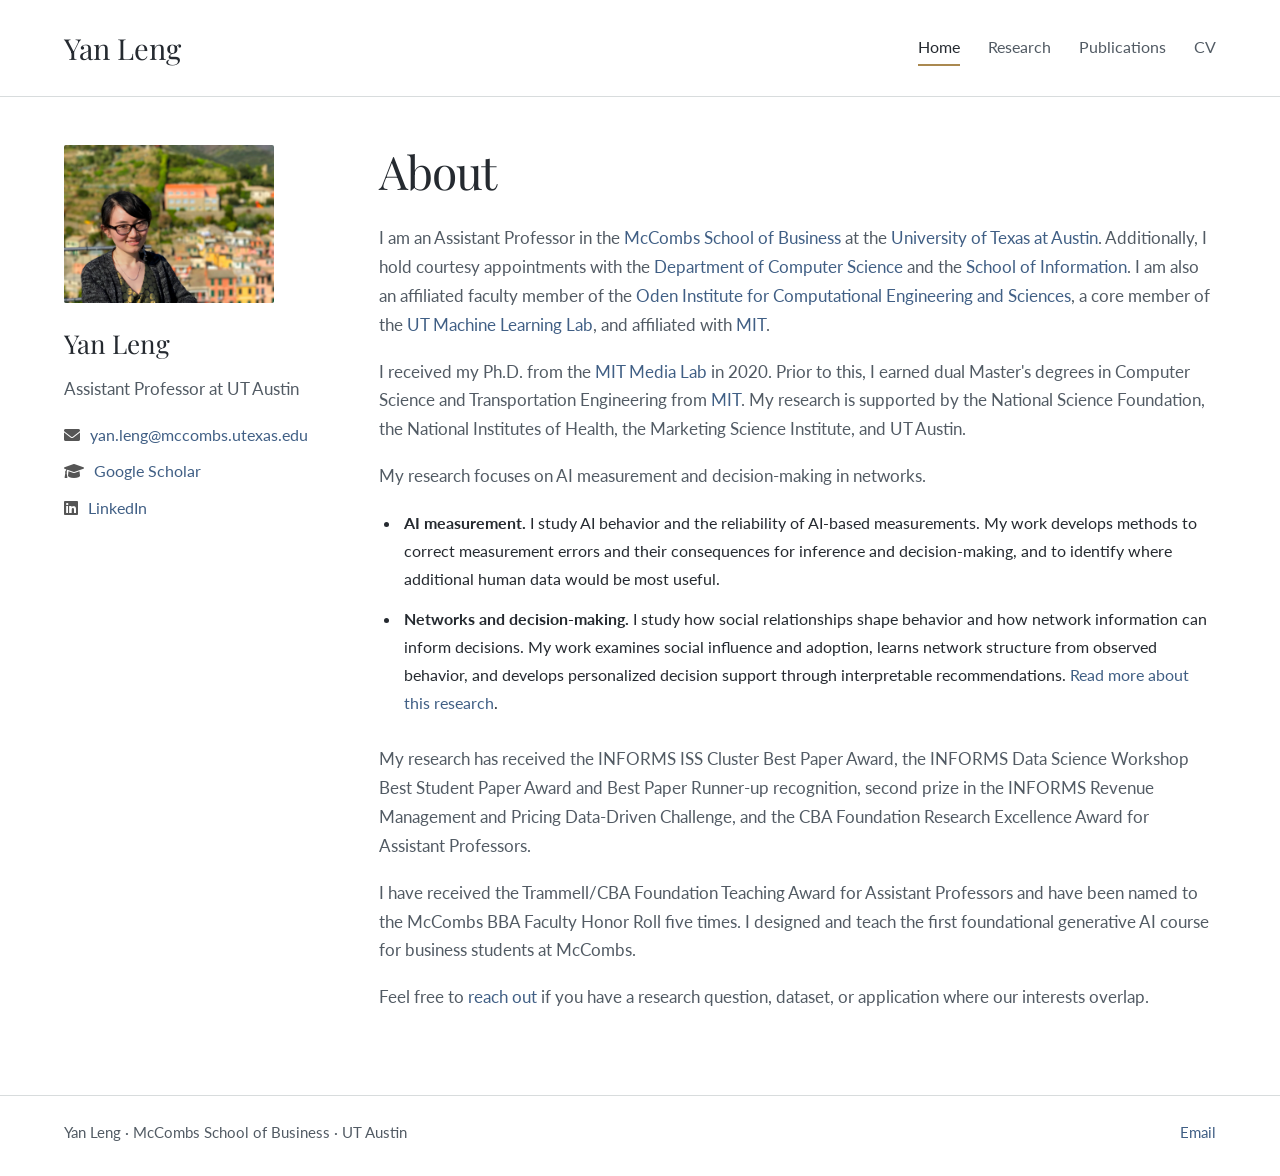
==== index.html @ 849baeb0 "Unify website design and refresh research presentation" ====
<!DOCTYPE html>

<html lang="en">
<head>
<script async src="https://www.googletagmanager.com/gtag/js?id=G-ZYLHDLS8RB"></script>
<!-- Google tag (gtag.js) -->
<script>
    window.dataLayer = window.dataLayer || [];
    function gtag(){dataLayer.push(arguments);}
    gtag('js', new Date());

    gtag('config', 'G-ZYLHDLS8RB');
  </script>
<meta charset="utf-8"/>
<meta content="width=device-width, initial-scale=1" name="viewport"/>
<title>Yan Leng</title>
<!-- Bootstrap core CSS -->
<link href="css/bootstrap.min.css" rel="stylesheet"/>
<!-- Font Awesome for icons -->
<link href="https://cdnjs.cloudflare.com/ajax/libs/font-awesome/6.0.0-beta3/css/all.min.css" rel="stylesheet"/>
<style>
    body {
      font-family: sans-serif;
    }

    /* Navbar styling */
    .navbar {
      border-bottom: 1px solid #ddd;
    }

    .navbar-brand.active {
      font-weight: bold;
      text-decoration-thickness: 2px;
      text-decoration-color: #ddd; /* Subtle underline color */
    }
    /* Left side styling */
    .sidebar {
      width: 25%;
      padding: 20px;
      border-right: 1px solid #ddd;
    }

    .sidebar img {
      width: 100%;
      height: auto;
      border-radius: 50%;
    }

    .contact-info {
      list-style: none;
      padding: 0;
      margin-top: 20px;
    }

    .contact-info li {
      margin-bottom: 10px;
      font-size: 16px;
    }

    .contact-info i {
      color: #555;
      margin-right: 10px;
    }

    /* Right side styling */
    .content {
      width: 70%;
      padding: 20px;
    }

    h1 {
      font-size: 2em;
      font-weight: bold;
    }

    h4, .section-title {
      font-size: 1.2em;
      font-weight: normal;
      line-height: 1.5;
    }

    .highlight {
      color: #A66A2C; /* Muted brown/gold color similar to the example */
      font-weight: bold;
      }

    .focus-area {
      list-style: none;
      padding-left: 0;
      margin-top: 15px;
      font-size: 1.1em; /* Larger font size */
    }

    .focus-area li {
      color: #333;
      margin-bottom: 8px;
      padding-left: 20px;
      position: relative;
    }

    .focus-area li::before {
      content: "•";
      color: #333;
      position: absolute;
      left: 0;
    }

    /* Research focus heading styling */
    .research-focus {
      font-size: 1.4em;
      font-weight: bold;
      margin-top: 20px;
      color: #333;
    }

    /* Awards and Grants styling */
    .news-category {
      font-size: 1.2em;
      font-weight: bold;
      color: #333;
      margin-top: 20px;
    }

    .news-item {
      font-size: 1em;
      color: #555;
      margin-left: 0; /* No additional indentation */
      line-height: 1.6;
    }

    /* Style for black links */
    a.black-link {
      color: black;
      text-decoration: none;
    }

    a.black-link:hover {
      text-decoration: underline;
    }
  </style>
<meta content="Yan Leng, UT Austin. Research on AI measurement, human calibration, treatment-effect estimation, data collection, and network science." name="description"/>
<link href="css/site.css?v=focused-20260912" rel="stylesheet"/>
<link href="https://fonts.googleapis.com/css2?family=Lato:wght@400;700&amp;family=Playfair+Display:wght@400;700&amp;display=swap" rel="stylesheet"/><link href="shared.css?v=20260913-final" rel="stylesheet"/></head>
<body class="unified-site home-page"><header class="shared-header"><a class="shared-name" href="index.html">Yan Leng</a><nav aria-label="Main navigation"><a aria-current="page" href="index.html">Home</a><a href="research.html">Research</a><a href="publications.html">Publications</a><a href="Leng_CV.pdf">CV</a></nav></header>
<a class="skip-link" href="#main">Skip to content</a>
<!-- Header Navbar -->
<main class="container page-content" id="main">
<div class="row">
<!-- Left Sidebar -->
<div class="col-md-3 sidebar">
<img alt="Yan Leng" src="yan.jpg"/>
<h2>Yan Leng</h2>
<h4>Assistant Professor at UT Austin</h4>
<ul class="contact-info">
<li><i class="fas fa-envelope"></i><a href="mailto:yan.leng@mccombs.utexas.edu">yan.leng@mccombs.utexas.edu</a></li>
<li><i class="fas fa-graduation-cap"></i><a href="https://scholar.google.com/citations?user=WfU3qjQAAAAJ&amp;hl=en">Google Scholar</a></li>
<!-- <li><i class="fab fa-twitter"></i><a href="https://twitter.com/lylengyan">@lylengyan</a></li> -->
<li><i aria-hidden="true" class="fab fa-linkedin"></i><a href="https://www.linkedin.com/in/yanleng">LinkedIn</a></li></ul>
</div>
<!-- Right Content Area -->
<div class="col-md-9 content">
<h1 id="about">About</h1><p class="biography">
        I am an Assistant Professor in the
        <a class="highlight" style="font-weight:400" href="https://www.mccombs.utexas.edu">McCombs School of Business</a>
        at the
        <a class="highlight" href="https://www.utexas.edu">University of Texas at Austin</a>.
        Additionally, I hold courtesy appointments with the
        <a class="highlight" href="https://www.cs.utexas.edu">Department of Computer Science</a>
        and the
        <a class="highlight" href="https://www.ischool.utexas.edu">School of Information</a>.
        I am also an affiliated faculty member of the
        <a class="highlight" href="https://oden.utexas.edu">Oden Institute for Computational Engineering and Sciences</a>,
        a core member of the
        <a class="highlight" href="https://ml.utexas.edu">UT Machine Learning Lab</a>,
        and affiliated with
        <a class="highlight" href="https://www.mit.edu/">MIT</a>.
      </p><p class="biography">
        I received my Ph.D. from the <a class="highlight" href="https://www.media.mit.edu">MIT Media Lab</a> in 2020.
        Prior to this, I earned dual Master's degrees in Computer Science and Transportation Engineering from <a class="highlight" href="http://www.eecs.mit.edu">MIT</a>.
        My research is supported by the National Science Foundation, the National Institutes of Health, the Marketing Science Institute, and UT Austin.
      </p><p class="biography">My research focuses on AI measurement and decision-making in networks.</p><ul class="about-research"><li><strong>AI measurement.</strong> I study AI behavior and the reliability of AI-based measurements. My work develops methods to correct measurement errors and their consequences for inference and decision-making, and to identify where additional human data would be most useful.</li><li><strong>Networks and decision-making.</strong> I study how social relationships shape behavior and how network information can inform decisions. My work examines social influence and adoption, learns network structure from observed behavior, and develops personalized decision support through interpretable recommendations. <a href="research.html#networks">Read more about this research</a>.</li></ul>



<p class="biography">My research has received the INFORMS ISS Cluster Best Paper Award, the INFORMS Data Science Workshop Best Student Paper Award and Best Paper Runner-up recognition, second prize in the INFORMS Revenue Management and Pricing Data-Driven Challenge, and the CBA Foundation Research Excellence Award for Assistant Professors.</p><p class="biography">I have received the Trammell/CBA Foundation Teaching Award for Assistant Professors and have been named to the McCombs BBA Faculty Honor Roll five times. I designed and teach the first foundational generative AI course for business students at McCombs.</p><p class="biography">Feel free to <a href="mailto:yan.leng@mccombs.utexas.edu">reach out</a> if you have a research question, dataset, or application where our interests overlap.</p>
</div>
</div>
</main>
<!-- Bootstrap core JavaScript -->
<footer class="shared-footer"><span>Yan Leng · McCombs School of Business · UT Austin</span><a href="mailto:yan.leng@mccombs.utexas.edu">Email</a></footer></body>
</html>
---- css/site.css ----
/* Small additions to the original Bootstrap academic website. */
body { line-height:1.65; }
a:focus-visible { outline:2px solid #8b572a; outline-offset:3px; }
.page-content { margin-top:80px; padding-bottom:35px; }
.biography { font-size:1.1em; line-height:1.65; }
.skip-link { position:fixed; top:-100px; left:10px; z-index:2000; background:white; padding:8px 12px; }
.skip-link:focus { top:8px; }
[id] { scroll-margin-top:70px; }
.news-category { margin-bottom:10px; }
.focus-area li { line-height:1.65; }
.publication-heading { font-family:'Playfair Display',Georgia,serif; font-size:24px; margin-top:28px; }
.research-overview { font-family:sans-serif; }
.research-overview h1 { font-size:28px; font-weight:600; }
.research-overview h2 { font-size:23px; font-weight:600; }
.research-overview h3 { font-size:19px; font-weight:600; }
.page-intro { max-width:820px; margin-bottom:22px; }
.page-intro .lead { font-size:17px; }
.jump-links,.project-links { display:flex; gap:10px 22px; flex-wrap:wrap; margin:12px 0 24px; }
.research-overview .section { max-width:900px; padding:22px 0; border-top:1px solid #ddd; }
.section-label { margin-bottom:24px; }
.project { margin-bottom:28px; }
.project:last-child { margin-bottom:0; }
.project p { max-width:850px; }
.subtitle { font-style:italic; }
.status { display:block; font-size:13px; color:#555; margin-bottom:6px; }
.evidence { color:#555; }
.return-link { margin-top:25px; }
@media(min-width:992px) { .content { width:75%; } }
@media(max-width:991px) {
  .sidebar,.content { width:100%; }
  .sidebar { border-right:0; border-bottom:1px solid #ddd; margin-bottom:20px; }
  .sidebar img { width:170px; }
}
@media(max-width:767px) {
  .navbar-header { float:none; }
  .navbar-collapse { border:0; box-shadow:none; }
  .navbar-nav { display:flex; flex-wrap:wrap; margin:0 -15px; }
  .navbar-nav > li { float:none; }
  .navbar-nav > li > a { padding:8px 15px; }
  .page-content { margin-top:112px; }
  [id] { scroll-margin-top:110px; }
  .sidebar,.content { padding:15px; }
  .biography { font-size:16px; }
  a { overflow-wrap:anywhere; }
}
@media print { .navbar,.skip-link { display:none; } .page-content { margin-top:0; } }
---- shared.css ----
/* Shared identity for the local homepage, publications and research preview. */
body.unified-site{margin:0;padding:0;background:#fff;color:#252a30;font:400 17px/1.65 'Lato',sans-serif;--sans:'Lato',sans-serif;--serif:'Playfair Display',Georgia,serif}
.unified-site *{box-sizing:border-box}
.unified-site a{color:#405f85;text-underline-offset:4px}
.unified-site a:hover{color:#896932}
.unified-site a:focus-visible,.unified-site button:focus-visible{outline:2px solid #896932;outline-offset:4px}
.unified-site .shared-header{max-width:1280px;margin:0 auto;padding:30px 5%;display:flex;align-items:center;justify-content:space-between;gap:25px;border-bottom:1px solid #d8dcdd}
.unified-site .shared-name{font:400 29px/1.2 'Playfair Display',Georgia,serif;color:#252a30;text-decoration:none}
.unified-site .shared-header nav{display:flex;gap:28px;flex-wrap:wrap}
.unified-site .shared-header nav a{font:400 16px/1.5 'Lato',sans-serif;color:#525b64;text-decoration:none;padding:5px 0;border-bottom:2px solid transparent}
.unified-site .shared-header nav a[aria-current]{color:#252a30;border-color:#aa8950}
.unified-site main{width:100%;max-width:1280px;margin:0 auto;padding:48px 5% 65px}
.unified-site h1,.unified-site .orbit-intro h1,.unified-site .network-compact h2{font:400 clamp(36px,3.6vw,48px)/1.15 'Playfair Display',Georgia,serif;color:#252a30;letter-spacing:-.025em}
.unified-site h1{margin:0 0 26px}
.unified-site h2{font:700 26px/1.3 'Lato',sans-serif;margin:34px 0 16px;color:#252a30}
.unified-site h3{font-family:'Lato',sans-serif}
.unified-site p,.unified-site .biography{font:400 17px/1.7 'Lato',sans-serif;color:#525b64;margin-bottom:18px}
.unified-site .shared-footer{max-width:1280px;margin:0 auto;border-top:1px solid #d8dcdd;padding:25px 5% 32px;display:flex;justify-content:space-between;gap:20px;font:400 15px/1.5 'Lato',sans-serif;color:#525b64}
.unified-site .shared-footer a{color:#405f85}
.unified-site .page-content>.row{display:grid;grid-template-columns:240px minmax(0,1fr);gap:55px;margin:0}
.unified-site .page-content>.row:before,.unified-site .page-content>.row:after{display:none}
.unified-site .sidebar,.unified-site .content{float:none;width:auto;max-width:none;padding:0;border:0}
.unified-site .sidebar img{width:210px;max-width:100%;height:auto;border-radius:2px}
.unified-site .sidebar h2{font-family:'Playfair Display',Georgia,serif;font-weight:400;margin-top:24px}
.unified-site .sidebar h4{font:400 17px/1.5 'Lato',sans-serif;color:#525b64}
.unified-site .contact-info{list-style:none;padding:0}.unified-site .contact-info li{margin:10px 0}.unified-site .contact-info i{margin-right:10px}
.unified-site .highlight,.unified-site .black-link{color:#405f85;font-weight:400}
.unified-site .focus-area{padding-left:22px}.unified-site .focus-area li{margin-bottom:12px}
.unified-site .news-item{font-size:16px;line-height:1.65;margin-bottom:10px}
.publications-page .publication-heading{font:700 26px/1.35 'Lato',sans-serif;margin-top:36px}
.publications-page main ol{padding-left:25px}.publications-page main li{font:400 17px/1.65 'Lato',sans-serif;margin-bottom:23px;padding-left:7px}
.publications-page .paper-title{font-weight:700;color:#405f85}.publications-page .author-name{color:#252a30}
.publications-page .label{font:700 11px/1.4 'Lato',sans-serif;letter-spacing:.03em;padding:3px 5px;border-radius:2px}
.research-page .research-sections{display:flex;gap:25px;flex-wrap:wrap;font-size:16px;margin-bottom:8px}
.research-page .research-sections a{text-decoration:none}
.research-page main{padding-top:24px}
.research-page .llm-section{padding-top:20px}
.research-page .area-context{font-size:17px!important}
@media(max-width:720px){
 .unified-site .shared-header{padding:22px 6%;display:block}.unified-site .shared-header nav{gap:22px;margin-top:18px}.unified-site .shared-header nav a{font-size:16px}
 .unified-site main{padding:32px 6% 45px}.unified-site .page-content>.row{display:block}
 .unified-site .sidebar{margin:0 0 35px;padding-bottom:25px;border-bottom:1px solid #d8dcdd}.unified-site .sidebar img{width:155px}
 .unified-site .shared-footer{padding:22px 6%;flex-direction:column;gap:10px}
 .unified-site h1,.unified-site .orbit-intro h1,.unified-site .network-compact h2{font-size:36px}
 .research-page .research-sections{gap:12px 20px}.publications-page main li{padding-left:0;overflow-wrap:anywhere}
}

/* Keep the appointment and university address readable in the profile column. */
.unified-site .page-content>.row{grid-template-columns:280px minmax(0,1fr);gap:35px}
.unified-site .sidebar h4{white-space:nowrap}
.unified-site .contact-info a[href^="mailto:"]{font-size:16px}
@media(max-width:360px){.unified-site .sidebar h4{font-size:16px}.unified-site .contact-info a[href^="mailto:"]{overflow-wrap:anywhere}}

/* Quiet research summaries and two illustrated section links. */
.home-page h2.research-focus,.home-page h2.news-category{font-size:22px;margin-top:30px}
.home-page p.research-summary{font-size:16px;line-height:1.75}
.publications-page .publication-heading{font-size:23px}
.publications-page main li{font-size:16px;line-height:1.7}
.research-page .research-sections{display:grid;grid-template-columns:1fr 1.35fr;gap:36px;margin:4px 0 35px;padding:0 0 22px;border-bottom:1px solid #d8dcdd}
.research-page .research-sections a{display:flex;align-items:center;gap:16px;color:#444b4d;font:400 25px/1.3 'Playfair Display',Georgia,serif;padding:10px 0}
.research-page .research-sections svg{width:64px;height:48px;flex:none;fill:white;stroke:#9c895e;stroke-width:1.15}
.research-page .research-sections a:nth-child(2) svg{stroke:#78918f}
.research-page .research-sections .motif-dot{fill:#9c895e}
.research-page .section-arrow{margin-left:auto;font:400 20px/1 'Lato',sans-serif;color:#9c895e;transition:transform .2s}
.research-page .research-sections a:hover .section-arrow{transform:translate(2px,-2px)}
.research-page .research-sections a:hover{color:#896932}
.research-page .citation-links{font-size:15px;margin-top:8px}
@media(max-width:720px){.research-page .research-sections{grid-template-columns:1fr;gap:2px;margin-bottom:24px;padding-bottom:16px}.research-page .research-sections a{font-size:21px;gap:12px}.research-page .research-sections svg{width:46px;height:38px}}
@media(prefers-reduced-motion:reduce){.research-page .section-arrow{transition:none}}

.home-page .about-research{padding-left:22px;margin:0 0 28px;font-size:16px;line-height:1.75}.home-page .about-research li{padding-left:3px;margin-bottom:12px}

/* Subtle activity within the network; topic labels remain stationary. */
@keyframes network-float-a{0%,100%{transform:translate(-4px,3px)}50%{transform:translate(10px,-9px)}}
@keyframes network-float-b{0%,100%{transform:translate(4px,-3px)}50%{transform:translate(-11px,9px)}}
@keyframes network-signal-flow{0%{stroke-dashoffset:110;opacity:0}12%{opacity:.8}78%{opacity:.8}100%{stroke-dashoffset:-100;opacity:0}}
@keyframes network-node-glimmer{0%,100%{opacity:.35}50%{opacity:.85}}
body.instrument .network-art .mesh-layer{animation-name:network-float-a;animation-duration:11s}
body.instrument .network-art .mesh-1{animation-name:network-float-b;animation-duration:14s}
body.instrument .network-art line.network-signal{stroke:#72969b;stroke-width:1.7;stroke-linecap:round;stroke-dasharray:12 100;opacity:0;animation:network-signal-flow 6s linear infinite;animation-play-state:paused}
body.instrument .network-art .mesh-1 line.network-signal{stroke:#aa9060}
body.instrument .network-art circle:nth-of-type(3n){animation:network-node-glimmer 4.5s ease-in-out infinite;animation-play-state:paused}
body.instrument .network-art circle:nth-of-type(6n){animation-delay:-2.2s}
body.instrument .motion-active .network-art .network-signal,body.instrument .motion-active .network-art circle{animation-play-state:running}
@media(prefers-reduced-motion:reduce){body.instrument .network-art .network-signal{display:none}body.instrument .network-art circle,body.instrument .network-art .mesh-layer{animation:none!important}}

body.instrument .network-art .network-family-label{font:400 15px 'Lato',sans-serif;letter-spacing:.04em;fill:#657878;stroke:none}body.instrument .network-art .business-node{fill:#a38e65;opacity:.65}
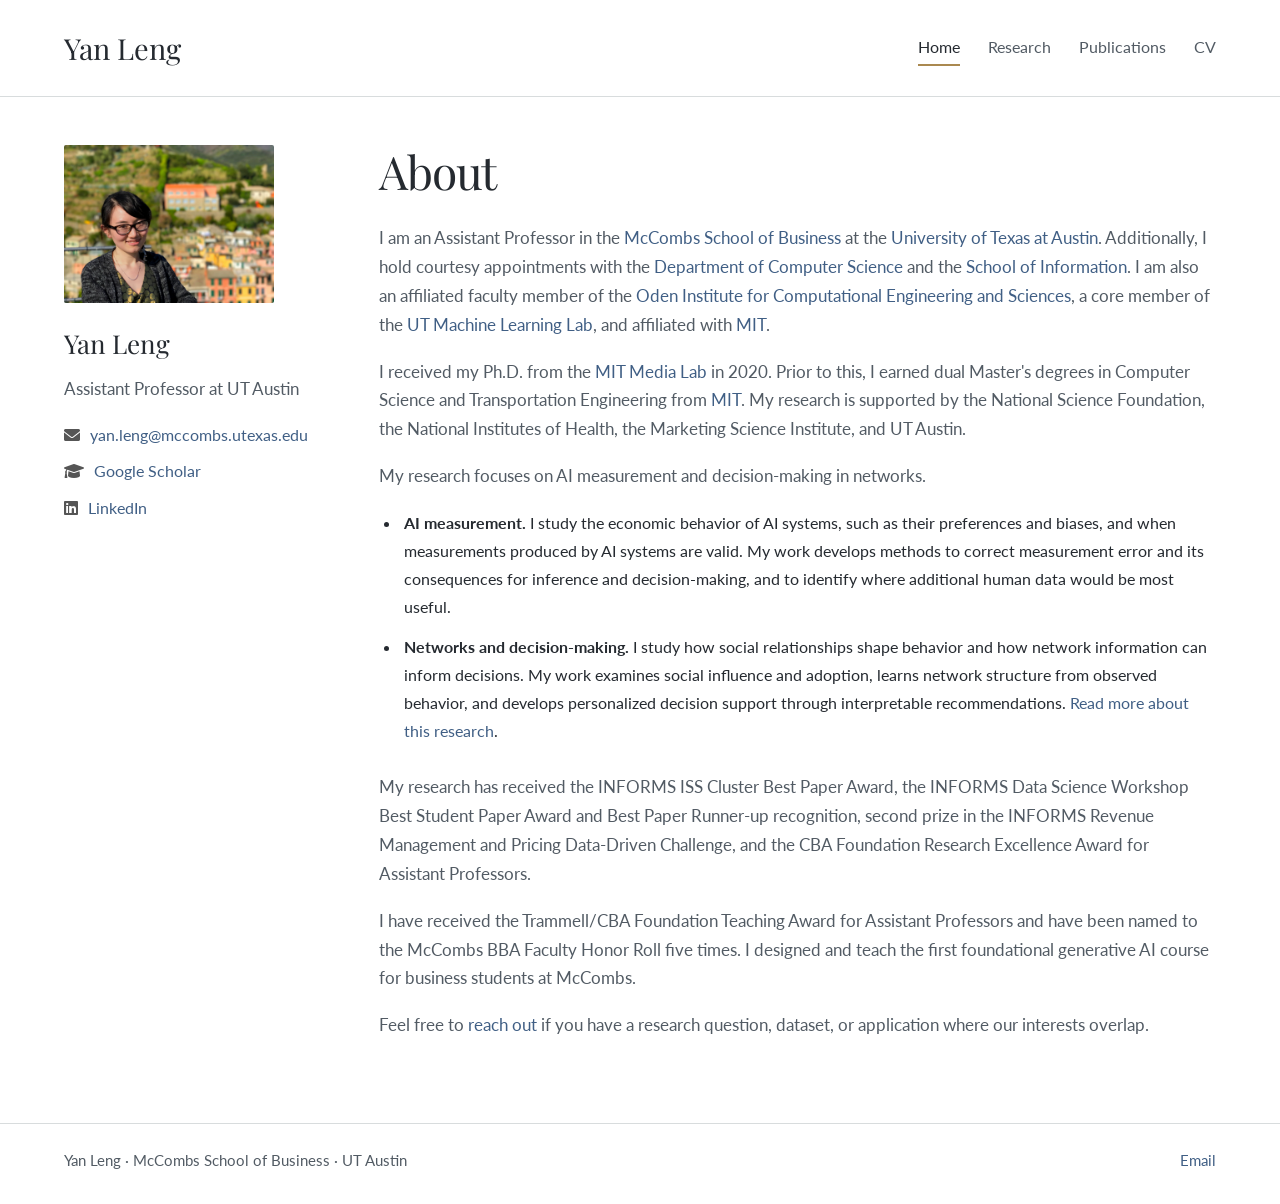
==== commit 2ca4c37d: "Revise AI measurement research description" ====
--- a/index.html
+++ b/index.html
@@ -178,7 +178,7 @@
         I received my Ph.D. from the <a class="highlight" href="https://www.media.mit.edu">MIT Media Lab</a> in 2020.
         Prior to this, I earned dual Master's degrees in Computer Science and Transportation Engineering from <a class="highlight" href="http://www.eecs.mit.edu">MIT</a>.
         My research is supported by the National Science Foundation, the National Institutes of Health, the Marketing Science Institute, and UT Austin.
-      </p><p class="biography">My research focuses on AI measurement and decision-making in networks.</p><ul class="about-research"><li><strong>AI measurement.</strong> I study AI behavior and the reliability of AI-based measurements. My work develops methods to correct measurement errors and their consequences for inference and decision-making, and to identify where additional human data would be most useful.</li><li><strong>Networks and decision-making.</strong> I study how social relationships shape behavior and how network information can inform decisions. My work examines social influence and adoption, learns network structure from observed behavior, and develops personalized decision support through interpretable recommendations. <a href="research.html#networks">Read more about this research</a>.</li></ul>
+      </p><p class="biography">My research focuses on AI measurement and decision-making in networks.</p><ul class="about-research"><li><strong>AI measurement.</strong> I study the economic behavior of AI systems, such as their preferences and biases, and when measurements produced by AI systems are valid. My work develops methods to correct measurement error and its consequences for inference and decision-making, and to identify where additional human data would be most useful.</li><li><strong>Networks and decision-making.</strong> I study how social relationships shape behavior and how network information can inform decisions. My work examines social influence and adoption, learns network structure from observed behavior, and develops personalized decision support through interpretable recommendations. <a href="research.html#networks">Read more about this research</a>.</li></ul>
 
 
 
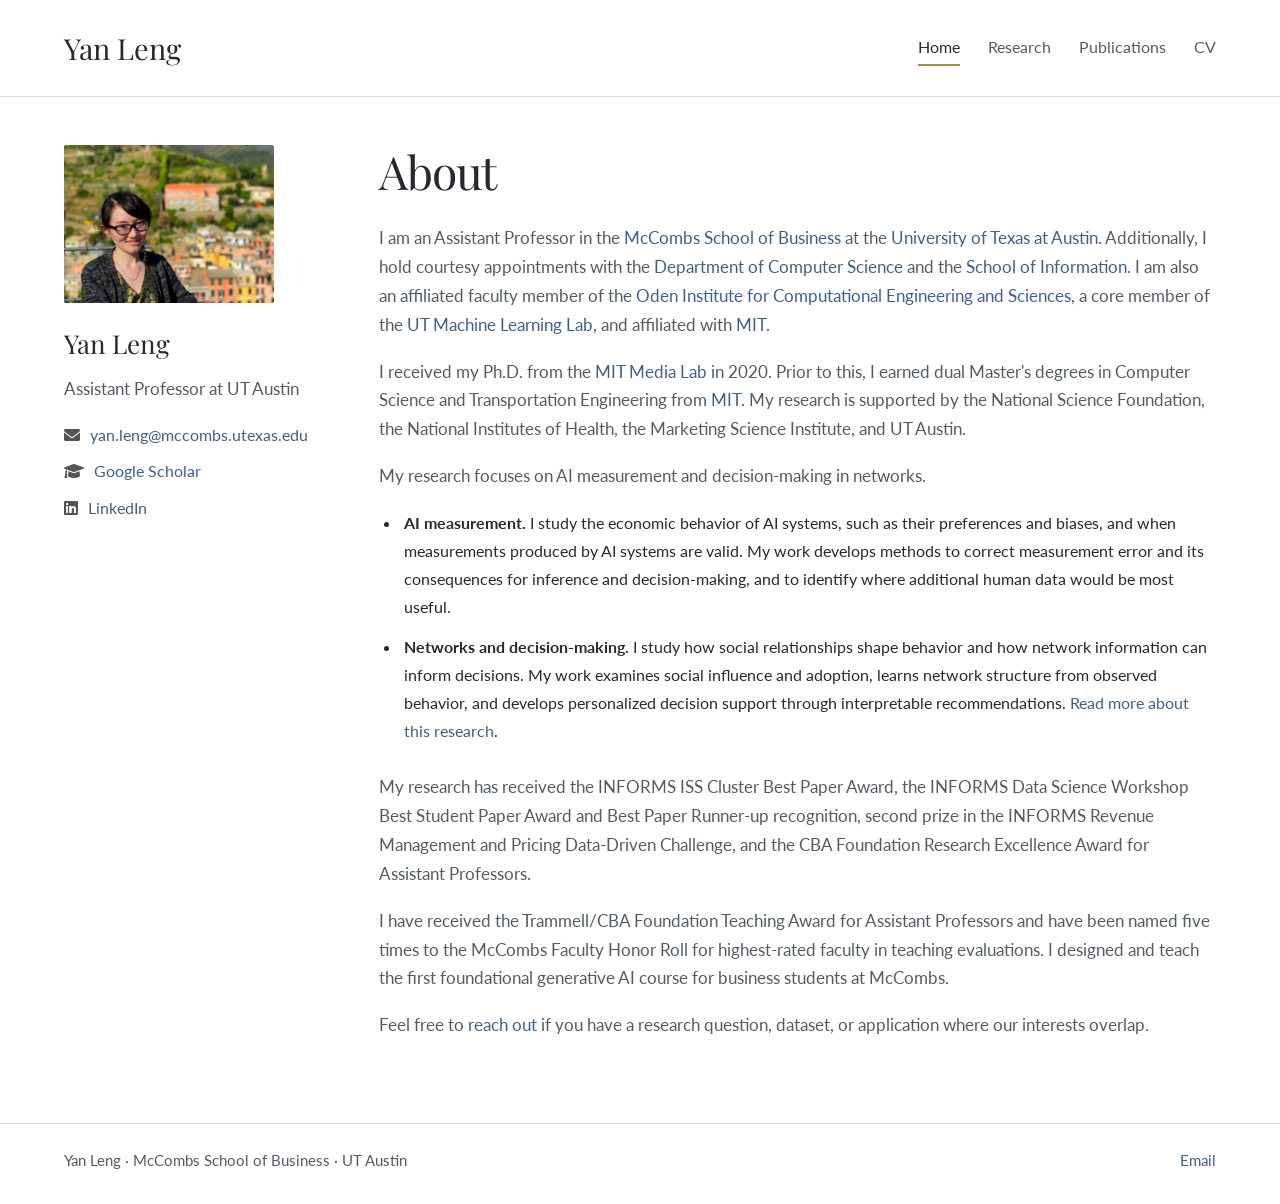
==== commit ed8d2c6b: "update honor roll" ====
--- a/index.html
+++ b/index.html
@@ -182,7 +182,7 @@
 
 
 
-<p class="biography">My research has received the INFORMS ISS Cluster Best Paper Award, the INFORMS Data Science Workshop Best Student Paper Award and Best Paper Runner-up recognition, second prize in the INFORMS Revenue Management and Pricing Data-Driven Challenge, and the CBA Foundation Research Excellence Award for Assistant Professors.</p><p class="biography">I have received the Trammell/CBA Foundation Teaching Award for Assistant Professors and have been named to the McCombs BBA Faculty Honor Roll five times. I designed and teach the first foundational generative AI course for business students at McCombs.</p><p class="biography">Feel free to <a href="mailto:yan.leng@mccombs.utexas.edu">reach out</a> if you have a research question, dataset, or application where our interests overlap.</p>
+<p class="biography">My research has received the INFORMS ISS Cluster Best Paper Award, the INFORMS Data Science Workshop Best Student Paper Award and Best Paper Runner-up recognition, second prize in the INFORMS Revenue Management and Pricing Data-Driven Challenge, and the CBA Foundation Research Excellence Award for Assistant Professors.</p><p class="biography">I have received the Trammell/CBA Foundation Teaching Award for Assistant Professors and have been named five times to the McCombs Faculty Honor Roll for highest-rated faculty in teaching evaluations. I designed and teach the first foundational generative AI course for business students at McCombs.</p><p class="biography">Feel free to <a href="mailto:yan.leng@mccombs.utexas.edu">reach out</a> if you have a research question, dataset, or application where our interests overlap.</p>
 </div>
 </div>
 </main>
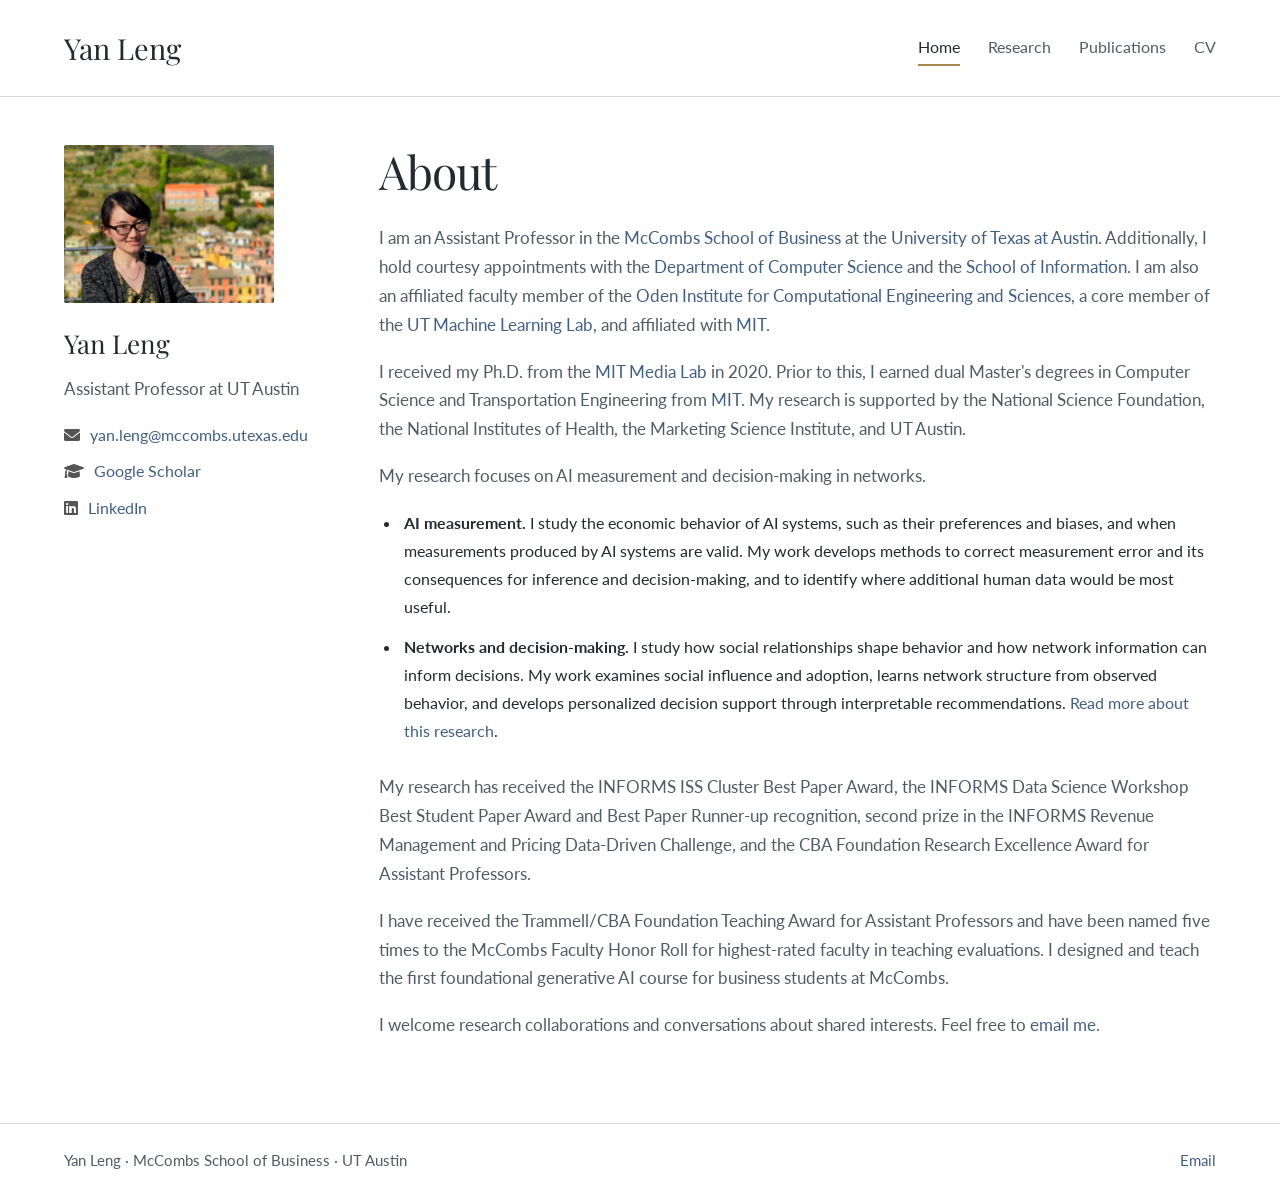
==== commit d50671ed: "update collaboration wording" ====
--- a/index.html
+++ b/index.html
@@ -182,7 +182,7 @@
 
 
 
-<p class="biography">My research has received the INFORMS ISS Cluster Best Paper Award, the INFORMS Data Science Workshop Best Student Paper Award and Best Paper Runner-up recognition, second prize in the INFORMS Revenue Management and Pricing Data-Driven Challenge, and the CBA Foundation Research Excellence Award for Assistant Professors.</p><p class="biography">I have received the Trammell/CBA Foundation Teaching Award for Assistant Professors and have been named five times to the McCombs Faculty Honor Roll for highest-rated faculty in teaching evaluations. I designed and teach the first foundational generative AI course for business students at McCombs.</p><p class="biography">Feel free to <a href="mailto:yan.leng@mccombs.utexas.edu">reach out</a> if you have a research question, dataset, or application where our interests overlap.</p>
+<p class="biography">My research has received the INFORMS ISS Cluster Best Paper Award, the INFORMS Data Science Workshop Best Student Paper Award and Best Paper Runner-up recognition, second prize in the INFORMS Revenue Management and Pricing Data-Driven Challenge, and the CBA Foundation Research Excellence Award for Assistant Professors.</p><p class="biography">I have received the Trammell/CBA Foundation Teaching Award for Assistant Professors and have been named five times to the McCombs Faculty Honor Roll for highest-rated faculty in teaching evaluations. I designed and teach the first foundational generative AI course for business students at McCombs.</p><p class="biography">I welcome research collaborations and conversations about shared interests. Feel free to <a href="mailto:yan.leng@mccombs.utexas.edu">email me</a>.</p>
 </div>
 </div>
 </main>
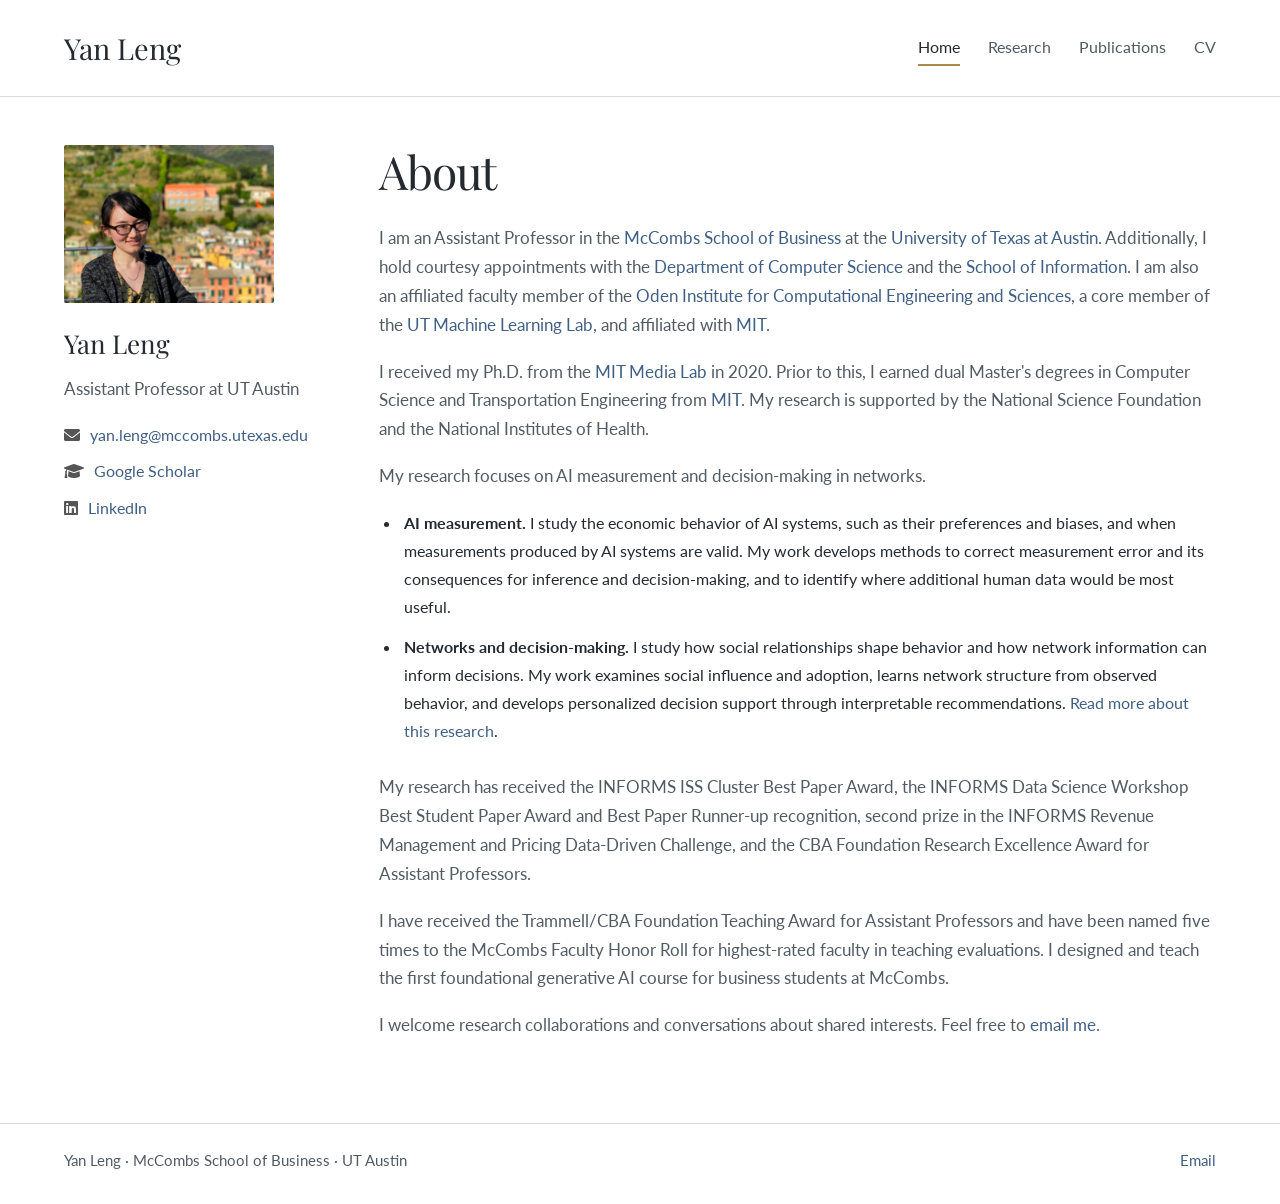
==== commit 4d0fa116: "Update research funding wording" ====
--- a/index.html
+++ b/index.html
@@ -177,7 +177,7 @@
       </p><p class="biography">
         I received my Ph.D. from the <a class="highlight" href="https://www.media.mit.edu">MIT Media Lab</a> in 2020.
         Prior to this, I earned dual Master's degrees in Computer Science and Transportation Engineering from <a class="highlight" href="http://www.eecs.mit.edu">MIT</a>.
-        My research is supported by the National Science Foundation, the National Institutes of Health, the Marketing Science Institute, and UT Austin.
+        My research is supported by the National Science Foundation and the National Institutes of Health.
       </p><p class="biography">My research focuses on AI measurement and decision-making in networks.</p><ul class="about-research"><li><strong>AI measurement.</strong> I study the economic behavior of AI systems, such as their preferences and biases, and when measurements produced by AI systems are valid. My work develops methods to correct measurement error and its consequences for inference and decision-making, and to identify where additional human data would be most useful.</li><li><strong>Networks and decision-making.</strong> I study how social relationships shape behavior and how network information can inform decisions. My work examines social influence and adoption, learns network structure from observed behavior, and develops personalized decision support through interpretable recommendations. <a href="research.html#networks">Read more about this research</a>.</li></ul>
 
 
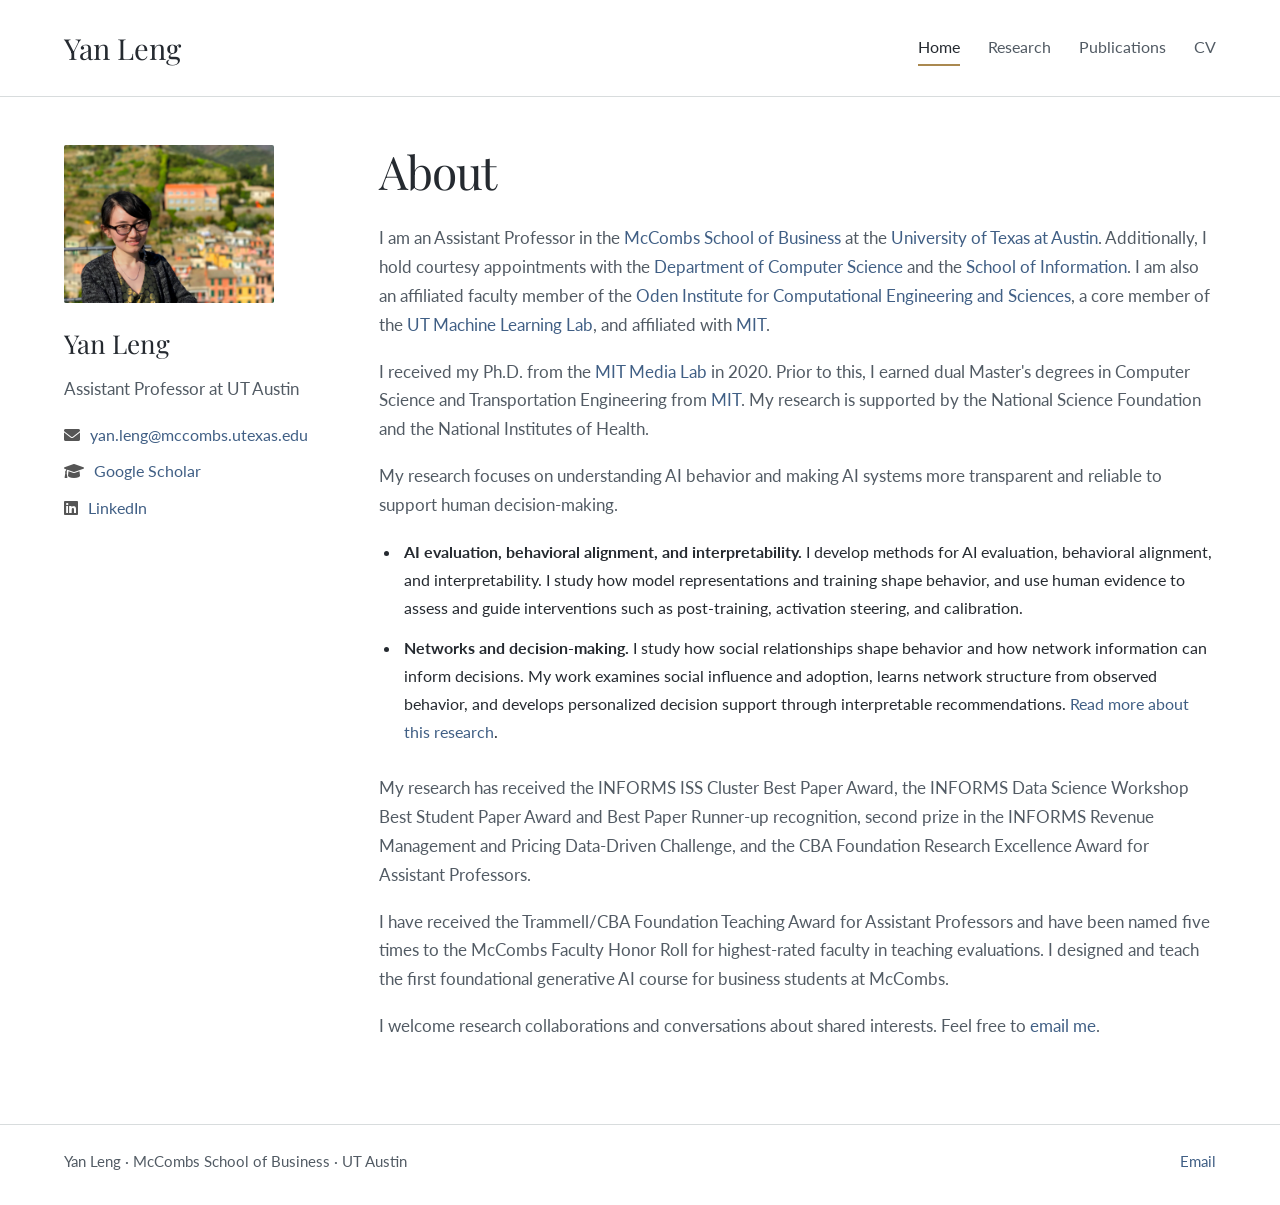
==== commit 298f14f8: "Clarify evaluation alignment and interpretability research positioning" ====
--- a/index.html
+++ b/index.html
@@ -138,7 +138,7 @@
       text-decoration: underline;
     }
   </style>
-<meta content="Yan Leng, UT Austin. Research on AI measurement, human calibration, treatment-effect estimation, data collection, and network science." name="description"/>
+<meta content="Yan Leng, UT Austin. Research on AI evaluation, behavioral alignment, interpretability, human-grounded measurement, and network science." name="description"/>
 <link href="css/site.css?v=focused-20260912" rel="stylesheet"/>
 <link href="https://fonts.googleapis.com/css2?family=Lato:wght@400;700&amp;family=Playfair+Display:wght@400;700&amp;display=swap" rel="stylesheet"/><link href="shared.css?v=20260913-final" rel="stylesheet"/></head>
 <body class="unified-site home-page"><header class="shared-header"><a class="shared-name" href="index.html">Yan Leng</a><nav aria-label="Main navigation"><a aria-current="page" href="index.html">Home</a><a href="research.html">Research</a><a href="publications.html">Publications</a><a href="Leng_CV.pdf">CV</a></nav></header>
@@ -178,7 +178,7 @@
         I received my Ph.D. from the <a class="highlight" href="https://www.media.mit.edu">MIT Media Lab</a> in 2020.
         Prior to this, I earned dual Master's degrees in Computer Science and Transportation Engineering from <a class="highlight" href="http://www.eecs.mit.edu">MIT</a>.
         My research is supported by the National Science Foundation and the National Institutes of Health.
-      </p><p class="biography">My research focuses on AI measurement and decision-making in networks.</p><ul class="about-research"><li><strong>AI measurement.</strong> I study the economic behavior of AI systems, such as their preferences and biases, and when measurements produced by AI systems are valid. My work develops methods to correct measurement error and its consequences for inference and decision-making, and to identify where additional human data would be most useful.</li><li><strong>Networks and decision-making.</strong> I study how social relationships shape behavior and how network information can inform decisions. My work examines social influence and adoption, learns network structure from observed behavior, and develops personalized decision support through interpretable recommendations. <a href="research.html#networks">Read more about this research</a>.</li></ul>
+      </p><p class="biography">My research focuses on understanding AI behavior and making AI systems more transparent and reliable to support human decision-making.</p><ul class="about-research"><li><strong>AI evaluation, behavioral alignment, and interpretability.</strong> I develop methods for AI evaluation, behavioral alignment, and interpretability. I study how model representations and training shape behavior, and use human evidence to assess and guide interventions such as post-training, activation steering, and calibration.</li><li><strong>Networks and decision-making.</strong> I study how social relationships shape behavior and how network information can inform decisions. My work examines social influence and adoption, learns network structure from observed behavior, and develops personalized decision support through interpretable recommendations. <a href="research.html#networks">Read more about this research</a>.</li></ul>
 
 
 
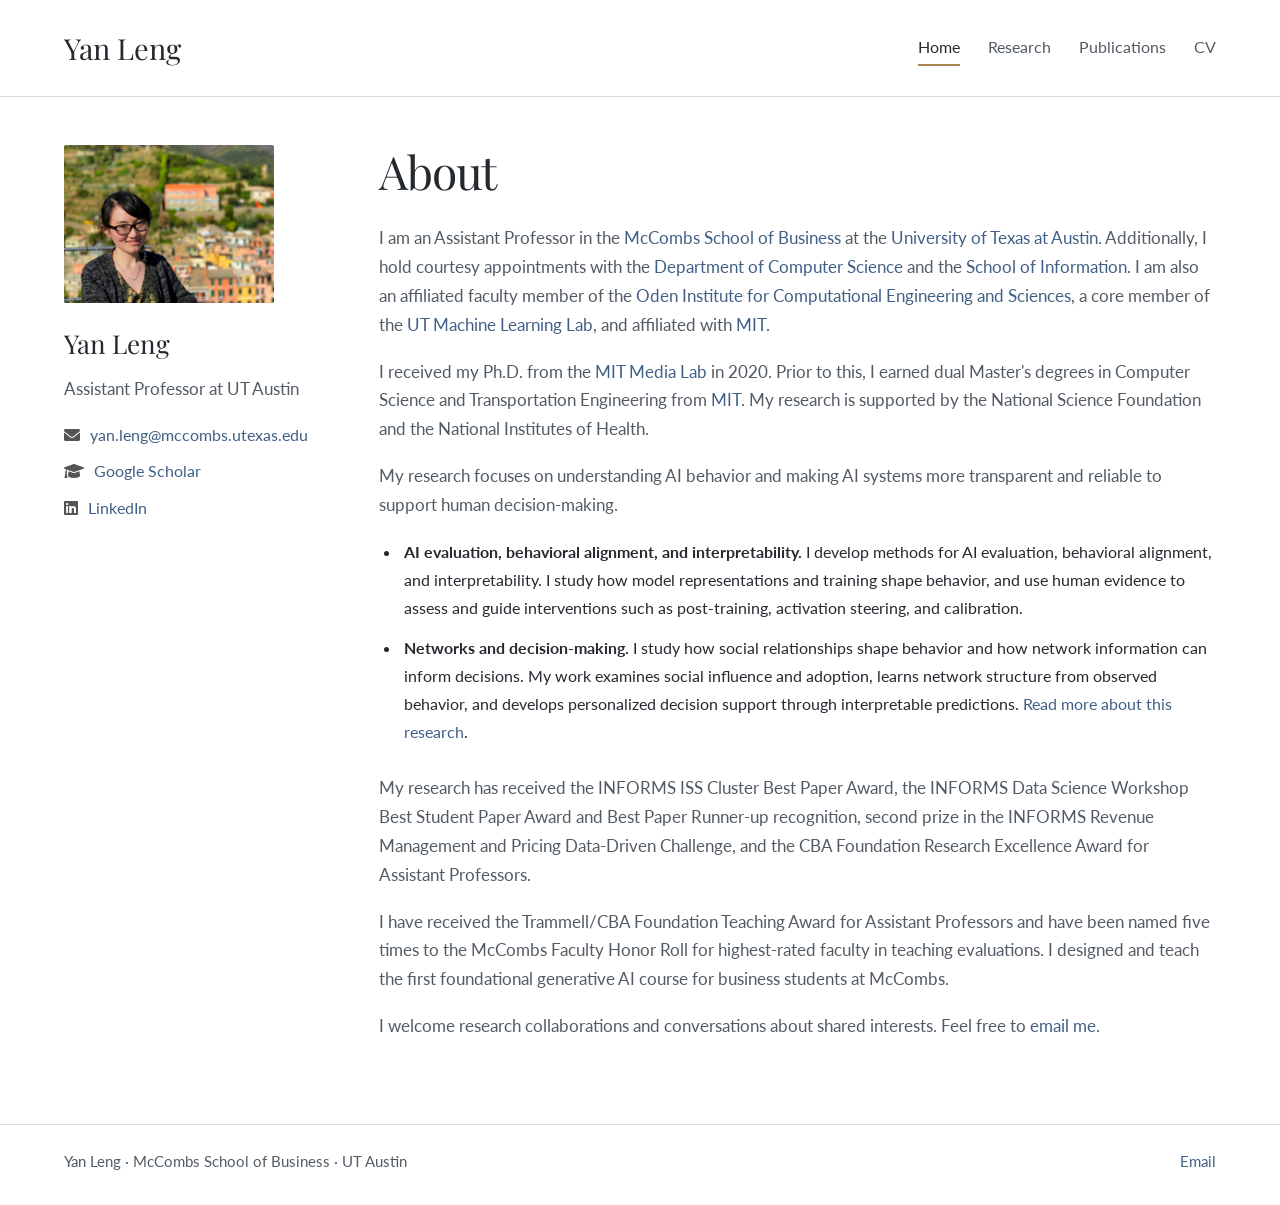
==== commit d38f5c1a: "Update homepage wording to interpretable predictions" ====
--- a/index.html
+++ b/index.html
@@ -178,7 +178,7 @@
         I received my Ph.D. from the <a class="highlight" href="https://www.media.mit.edu">MIT Media Lab</a> in 2020.
         Prior to this, I earned dual Master's degrees in Computer Science and Transportation Engineering from <a class="highlight" href="http://www.eecs.mit.edu">MIT</a>.
         My research is supported by the National Science Foundation and the National Institutes of Health.
-      </p><p class="biography">My research focuses on understanding AI behavior and making AI systems more transparent and reliable to support human decision-making.</p><ul class="about-research"><li><strong>AI evaluation, behavioral alignment, and interpretability.</strong> I develop methods for AI evaluation, behavioral alignment, and interpretability. I study how model representations and training shape behavior, and use human evidence to assess and guide interventions such as post-training, activation steering, and calibration.</li><li><strong>Networks and decision-making.</strong> I study how social relationships shape behavior and how network information can inform decisions. My work examines social influence and adoption, learns network structure from observed behavior, and develops personalized decision support through interpretable recommendations. <a href="research.html#networks">Read more about this research</a>.</li></ul>
+      </p><p class="biography">My research focuses on understanding AI behavior and making AI systems more transparent and reliable to support human decision-making.</p><ul class="about-research"><li><strong>AI evaluation, behavioral alignment, and interpretability.</strong> I develop methods for AI evaluation, behavioral alignment, and interpretability. I study how model representations and training shape behavior, and use human evidence to assess and guide interventions such as post-training, activation steering, and calibration.</li><li><strong>Networks and decision-making.</strong> I study how social relationships shape behavior and how network information can inform decisions. My work examines social influence and adoption, learns network structure from observed behavior, and develops personalized decision support through interpretable predictions. <a href="research.html#networks">Read more about this research</a>.</li></ul>
 
 
 
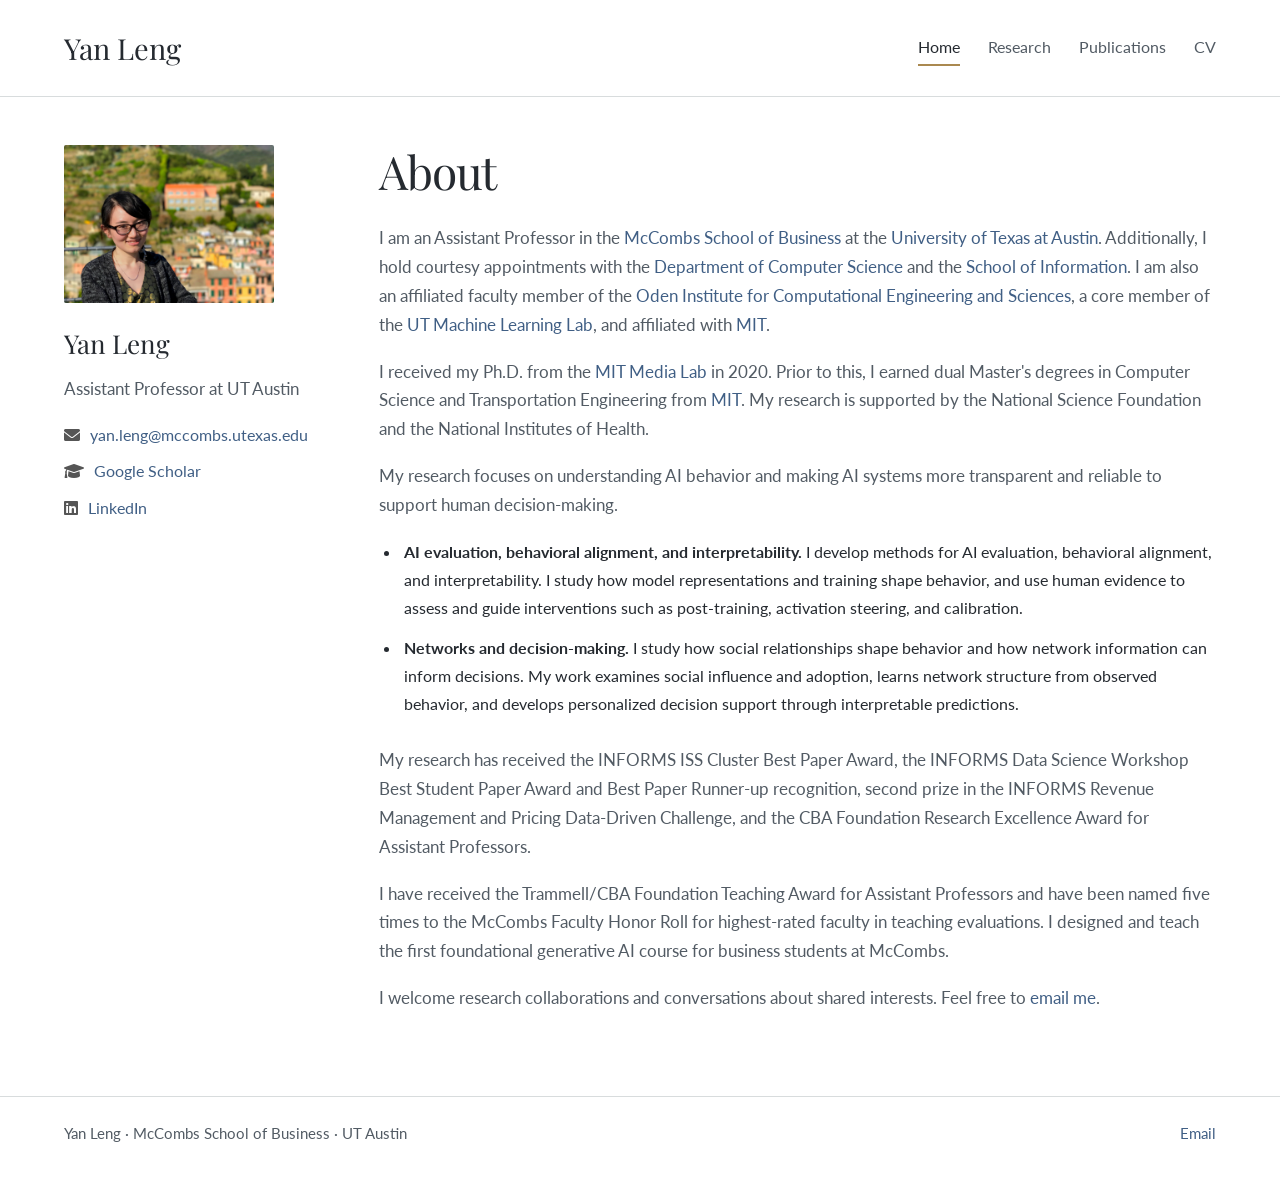
==== commit 41534487: "Remove extra research link from homepage biography" ====
--- a/index.html
+++ b/index.html
@@ -178,7 +178,7 @@
         I received my Ph.D. from the <a class="highlight" href="https://www.media.mit.edu">MIT Media Lab</a> in 2020.
         Prior to this, I earned dual Master's degrees in Computer Science and Transportation Engineering from <a class="highlight" href="http://www.eecs.mit.edu">MIT</a>.
         My research is supported by the National Science Foundation and the National Institutes of Health.
-      </p><p class="biography">My research focuses on understanding AI behavior and making AI systems more transparent and reliable to support human decision-making.</p><ul class="about-research"><li><strong>AI evaluation, behavioral alignment, and interpretability.</strong> I develop methods for AI evaluation, behavioral alignment, and interpretability. I study how model representations and training shape behavior, and use human evidence to assess and guide interventions such as post-training, activation steering, and calibration.</li><li><strong>Networks and decision-making.</strong> I study how social relationships shape behavior and how network information can inform decisions. My work examines social influence and adoption, learns network structure from observed behavior, and develops personalized decision support through interpretable predictions. <a href="research.html#networks">Read more about this research</a>.</li></ul>
+      </p><p class="biography">My research focuses on understanding AI behavior and making AI systems more transparent and reliable to support human decision-making.</p><ul class="about-research"><li><strong>AI evaluation, behavioral alignment, and interpretability.</strong> I develop methods for AI evaluation, behavioral alignment, and interpretability. I study how model representations and training shape behavior, and use human evidence to assess and guide interventions such as post-training, activation steering, and calibration.</li><li><strong>Networks and decision-making.</strong> I study how social relationships shape behavior and how network information can inform decisions. My work examines social influence and adoption, learns network structure from observed behavior, and develops personalized decision support through interpretable predictions.</li></ul>
 
 
 
